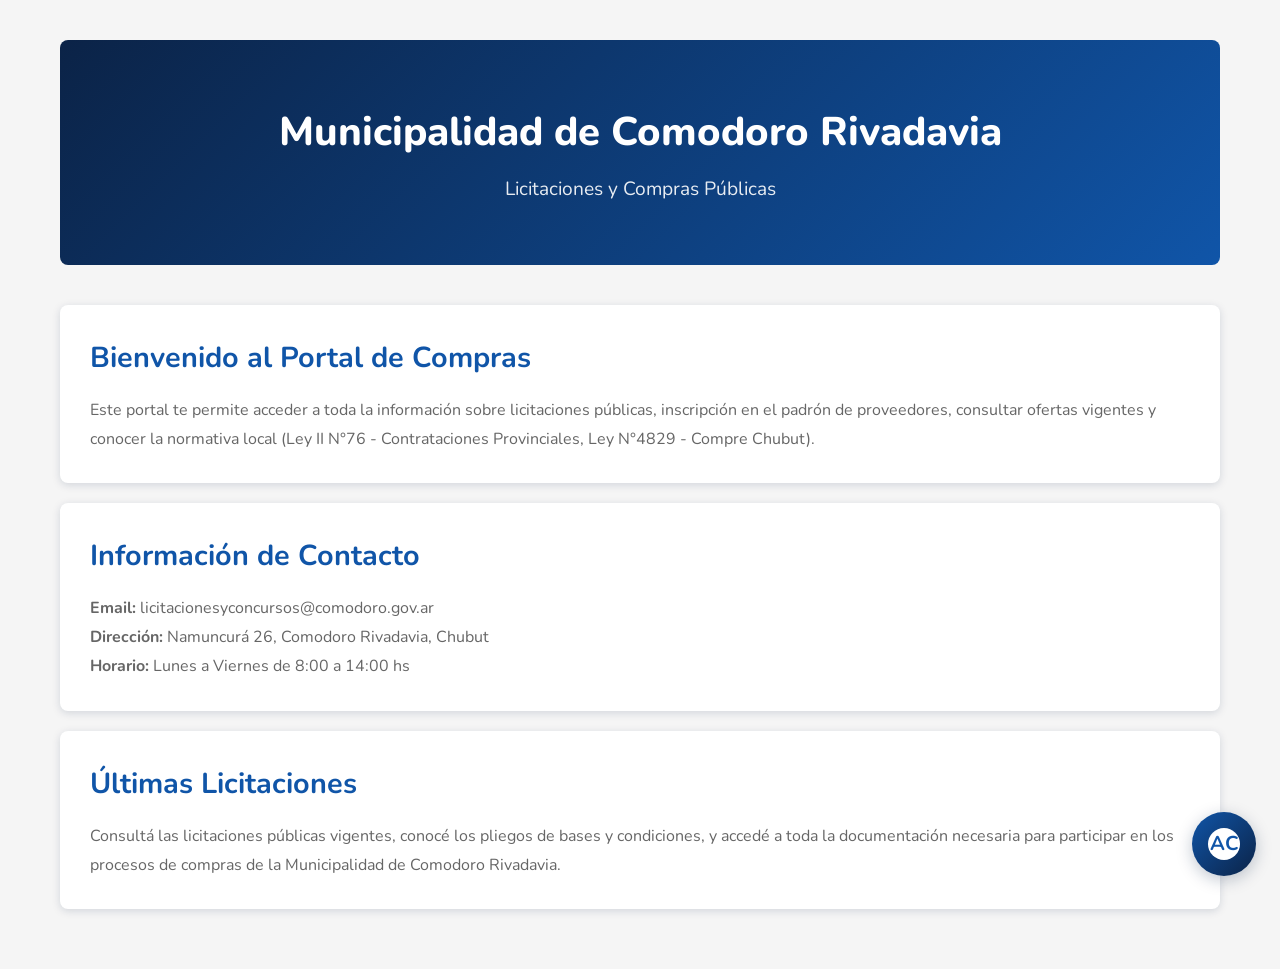
==== index.html @ d34c7fc9 "agrego archivos de vercel y modifico el index para conectar con el backend" ====
<!DOCTYPE html>
<html lang="es">
<head>
    <meta charset="UTF-8">
    <meta name="viewport" content="width=device-width, initial-scale=1.0">
    <title>Asistente de Compras · Municipalidad de Comodoro Rivadavia</title>
    <link rel="preconnect" href="https://fonts.googleapis.com">
    <link rel="preconnect" href="https://fonts.gstatic.com" crossorigin>
    <link href="https://fonts.googleapis.com/css2?family=Nunito:wght@400;600;700;800&display=swap" rel="stylesheet">
    <style>
        /* Reset y variables globales */
        * {
            margin: 0;
            padding: 0;
            box-sizing: border-box;
        }

        :root {
            --azul-marino: #0B2347;
            --azul: #1055A8;
            --dorado: #E8A000;
            --blanco: #FFFFFF;
            --gris-claro: #F5F5F5;
            --gris-medio: #E0E0E0;
            --gris-texto: #666666;
            --sombra: rgba(11, 35, 71, 0.15);
            --sombra-fuerte: rgba(11, 35, 71, 0.25);
        }

        body {
            font-family: 'Nunito', sans-serif;
            background-color: var(--gris-claro);
            color: var(--azul-marino);
            line-height: 1.6;
        }

        /* Contenido principal de la página simulada */
        .main-content {
            max-width: 1200px;
            margin: 0 auto;
            padding: 40px 20px;
        }

        .header {
            background: linear-gradient(135deg, var(--azul-marino) 0%, var(--azul) 100%);
            color: var(--blanco);
            padding: 60px 20px;
            text-align: center;
            border-radius: 8px;
            margin-bottom: 40px;
        }

        .header h1 {
            font-size: 2.5rem;
            font-weight: 800;
            margin-bottom: 10px;
        }

        .header p {
            font-size: 1.2rem;
            font-weight: 400;
            opacity: 0.9;
        }

        .section {
            background: var(--blanco);
            padding: 30px;
            border-radius: 8px;
            margin-bottom: 20px;
            box-shadow: 0 2px 8px var(--sombra);
        }

        .section h2 {
            color: var(--azul);
            font-size: 1.8rem;
            margin-bottom: 15px;
            font-weight: 700;
        }

        .section p {
            color: var(--gris-texto);
            font-size: 1rem;
            line-height: 1.8;
        }

        /* Widget Chatbot - FAB (Floating Action Button) */
        #chatbot-fab {
            position: fixed;
            bottom: 24px;
            right: 24px;
            width: 64px;
            height: 64px;
            background: linear-gradient(135deg, var(--azul) 0%, var(--azul-marino) 100%);
            border-radius: 50%;
            box-shadow: 0 4px 16px var(--sombra-fuerte);
            cursor: pointer;
            display: flex;
            align-items: center;
            justify-content: center;
            z-index: 1000;
            transition: transform 0.3s cubic-bezier(0.68, -0.55, 0.265, 1.55), box-shadow 0.3s ease;
        }

        #chatbot-fab:hover {
            transform: scale(1.1);
            box-shadow: 0 6px 20px var(--sombra-fuerte);
        }

        #chatbot-fab.open {
            transform: scale(0.9);
        }

        #chatbot-fab .fab-icon {
            width: 32px;
            height: 32px;
            background: var(--blanco);
            border-radius: 50%;
            display: flex;
            align-items: center;
            justify-content: center;
            font-size: 20px;
            font-weight: 700;
            color: var(--azul);
        }

        /* Burbuja de bienvenida */
        #welcome-bubble {
            position: fixed;
            bottom: 100px;
            right: 24px;
            background: var(--blanco);
            padding: 16px 20px;
            border-radius: 16px 16px 4px 16px;
            box-shadow: 0 4px 16px var(--sombra-fuerte);
            max-width: 280px;
            z-index: 999;
            opacity: 0;
            transform: translateY(20px) scale(0.9);
            transition: opacity 0.4s ease, transform 0.4s cubic-bezier(0.68, -0.55, 0.265, 1.55);
        }

        #welcome-bubble.show {
            opacity: 1;
            transform: translateY(0) scale(1);
        }

        #welcome-bubble .bubble-text {
            color: var(--azul-marino);
            font-size: 0.95rem;
            font-weight: 600;
            margin-bottom: 8px;
        }

        #welcome-bubble .bubble-subtext {
            color: var(--gris-texto);
            font-size: 0.85rem;
            font-weight: 400;
        }

        #welcome-bubble .close-bubble {
            position: absolute;
            top: 8px;
            right: 8px;
            background: none;
            border: none;
            color: var(--gris-texto);
            cursor: pointer;
            font-size: 18px;
            line-height: 1;
            padding: 4px;
        }

        /* Panel del chat */
        #chatbot-panel {
            position: fixed;
            bottom: 24px;
            right: 24px;
            width: 400px;
            height: 600px;
            background: var(--blanco);
            border-radius: 16px;
            box-shadow: 0 8px 32px var(--sombra-fuerte);
            z-index: 1001;
            display: flex;
            flex-direction: column;
            opacity: 0;
            transform: translateY(20px) scale(0.95);
            pointer-events: none;
            transition: opacity 0.3s ease, transform 0.3s cubic-bezier(0.68, -0.55, 0.265, 1.55);
        }

        #chatbot-panel.open {
            opacity: 1;
            transform: translateY(0) scale(1);
            pointer-events: all;
        }

        /* Header del panel */
        .chat-header {
            background: linear-gradient(135deg, var(--azul-marino) 0%, var(--azul) 100%);
            color: var(--blanco);
            padding: 20px;
            border-radius: 16px 16px 0 0;
            display: flex;
            align-items: center;
            justify-content: space-between;
        }

        .chat-header-info {
            display: flex;
            align-items: center;
            gap: 12px;
        }

        .chat-avatar {
            width: 40px;
            height: 40px;
            background: var(--dorado);
            border-radius: 50%;
            display: flex;
            align-items: center;
            justify-content: center;
            font-size: 20px;
            font-weight: 700;
            color: var(--azul-marino);
        }

        .chat-title h3 {
            font-size: 1rem;
            font-weight: 700;
            margin-bottom: 2px;
        }

        .chat-title p {
            font-size: 0.8rem;
            opacity: 0.9;
            font-weight: 400;
        }

        .chat-close {
            background: rgba(255, 255, 255, 0.2);
            border: none;
            color: var(--blanco);
            width: 32px;
            height: 32px;
            border-radius: 50%;
            cursor: pointer;
            display: flex;
            align-items: center;
            justify-content: center;
            font-size: 20px;
            transition: background 0.2s ease;
        }

        .chat-close:hover {
            background: rgba(255, 255, 255, 0.3);
        }

        /* Área de mensajes */
        .chat-messages {
            flex: 1;
            overflow-y: auto;
            padding: 20px;
            background: var(--gris-claro);
        }

        .message {
            margin-bottom: 16px;
            animation: messageSlideIn 0.3s ease;
        }

        @keyframes messageSlideIn {
            from {
                opacity: 0;
                transform: translateY(10px);
            }
            to {
                opacity: 1;
                transform: translateY(0);
            }
        }

        .message.bot .message-bubble {
            background: var(--blanco);
            color: var(--azul-marino);
            border-radius: 16px 16px 16px 4px;
            padding: 12px 16px;
            display: inline-block;
            max-width: 80%;
            box-shadow: 0 2px 8px var(--sombra);
        }

        .message.user .message-bubble {
            background: var(--azul);
            color: var(--blanco);
            border-radius: 16px 16px 4px 16px;
            padding: 12px 16px;
            display: inline-block;
            max-width: 80%;
            margin-left: auto;
            float: right;
        }

        .message-bubble {
            font-size: 0.95rem;
            line-height: 1.5;
            word-wrap: break-word;
        }

        /* Chips de respuestas rápidas */
        .quick-chips {
            display: flex;
            flex-wrap: wrap;
            gap: 8px;
            margin-top: 12px;
        }

        .chip {
            background: var(--blanco);
            border: 2px solid var(--azul);
            color: var(--azul);
            padding: 8px 16px;
            border-radius: 20px;
            font-size: 0.85rem;
            font-weight: 600;
            cursor: pointer;
            transition: all 0.2s ease;
        }

        .chip:hover {
            background: var(--azul);
            color: var(--blanco);
            transform: translateY(-2px);
            box-shadow: 0 4px 8px var(--sombra);
        }

        /* Área de input */
        .chat-input-area {
            padding: 16px 20px;
            background: var(--blanco);
            border-top: 1px solid var(--gris-medio);
            border-radius: 0 0 16px 16px;
        }

        .chat-input-wrapper {
            display: flex;
            gap: 8px;
            align-items: center;
        }

        .chat-input {
            flex: 1;
            border: 2px solid var(--gris-medio);
            border-radius: 24px;
            padding: 12px 16px;
            font-family: 'Nunito', sans-serif;
            font-size: 0.95rem;
            outline: none;
            transition: border-color 0.2s ease;
        }

        .chat-input:focus {
            border-color: var(--azul);
        }

        .chat-send {
            background: var(--azul);
            border: none;
            color: var(--blanco);
            width: 44px;
            height: 44px;
            border-radius: 50%;
            cursor: pointer;
            display: flex;
            align-items: center;
            justify-content: center;
            transition: background 0.2s ease, transform 0.2s ease;
        }

        .chat-send:hover {
            background: var(--azul-marino);
            transform: scale(1.05);
        }

        .chat-send:disabled {
            background: var(--gris-medio);
            cursor: not-allowed;
            transform: scale(1);
        }

        /* Responsive */
        @media (max-width: 768px) {
            #chatbot-panel {
                width: calc(100vw - 32px);
                height: calc(100vh - 32px);
                bottom: 16px;
                right: 16px;
            }

            #chatbot-fab {
                bottom: 16px;
                right: 16px;
            }

            #welcome-bubble {
                bottom: 92px;
                right: 16px;
                max-width: calc(100vw - 120px);
            }

            .header h1 {
                font-size: 1.8rem;
            }

            .header p {
                font-size: 1rem;
            }
        }

        @media (max-width: 480px) {
            .chip {
                font-size: 0.8rem;
                padding: 6px 12px;
            }

            .message-bubble {
                font-size: 0.9rem;
            }
        }

        @media (max-width: 320px) {
            #chatbot-fab {
                width: 56px;
                height: 56px;
            }

            #chatbot-fab .fab-icon {
                width: 28px;
                height: 28px;
                font-size: 18px;
            }
        }
    </style>
</head>
<body>
    <!-- Contenido principal simulado de la web municipal -->
    <div class="main-content">
        <div class="header">
            <h1>Municipalidad de Comodoro Rivadavia</h1>
            <p>Licitaciones y Compras Públicas</p>
        </div>

        <div class="section">
            <h2>Bienvenido al Portal de Compras</h2>
            <p>
                Este portal te permite acceder a toda la información sobre licitaciones públicas,
                inscripción en el padrón de proveedores, consultar ofertas vigentes y conocer
                la normativa local (Ley II N°76 - Contrataciones Provinciales, Ley N°4829 - Compre Chubut).
            </p>
        </div>

        <div class="section">
            <h2>Información de Contacto</h2>
            <p>
                <strong>Email:</strong> licitacionesyconcursos@comodoro.gov.ar<br>
                <strong>Dirección:</strong> Namuncurá 26, Comodoro Rivadavia, Chubut<br>
                <strong>Horario:</strong> Lunes a Viernes de 8:00 a 14:00 hs
            </p>
        </div>

        <div class="section">
            <h2>Últimas Licitaciones</h2>
            <p>
                Consultá las licitaciones públicas vigentes, conocé los pliegos de bases y condiciones,
                y accedé a toda la documentación necesaria para participar en los procesos de compras
                de la Municipalidad de Comodoro Rivadavia.
            </p>
        </div>
    </div>

    <!-- Widget Chatbot -->
    <!-- Burbuja de bienvenida -->
    <div id="welcome-bubble">
        <button class="close-bubble" aria-label="Cerrar burbuja">&times;</button>
        <div class="bubble-text">¡Hola! Soy el asistente de compras</div>
        <div class="bubble-subtext">¿En qué puedo ayudarte hoy?</div>
    </div>

    <!-- FAB - Floating Action Button -->
    <div id="chatbot-fab" aria-label="Abrir asistente de compras">
        <div class="fab-icon">AC</div>
    </div>

    <!-- Panel del Chat -->
    <div id="chatbot-panel">
        <div class="chat-header">
            <div class="chat-header-info">
                <div class="chat-avatar">AC</div>
                <div class="chat-title">
                    <h3>Asistente de Compras</h3>
                    <p>Municipalidad de Comodoro</p>
                </div>
            </div>
            <button class="chat-close" aria-label="Cerrar chat">&times;</button>
        </div>

        <div class="chat-messages" id="chat-messages">
            <div class="message bot">
                <div class="message-bubble">
                    ¡Hola! Soy el Asistente de Compras de la Municipalidad de Comodoro Rivadavia.
                    Puedo ayudarte con información sobre licitaciones, inscripción de proveedores,
                    ofertas vigentes y normativa local.
                </div>
                <div class="quick-chips">
                    <button class="chip" data-action="inscripcion">Inscripción</button>
                    <button class="chip" data-action="licitaciones">Licitaciones</button>
                    <button class="chip" data-action="ofertas">Ofertas</button>
                    <button class="chip" data-action="ley-local">Ley local</button>
                </div>
            </div>
        </div>

        <div class="chat-input-area">
            <div class="chat-input-wrapper">
                <input
                    type="text"
                    class="chat-input"
                    id="chat-input"
                    placeholder="Escribí tu consulta..."
                    aria-label="Mensaje"
                >
                <button class="chat-send" id="chat-send" aria-label="Enviar mensaje">
                    <svg width="20" height="20" viewBox="0 0 24 24" fill="none" stroke="currentColor" stroke-width="2" stroke-linecap="round" stroke-linejoin="round">
                        <line x1="22" y1="2" x2="11" y2="13"></line>
                        <polygon points="22 2 15 22 11 13 2 9 22 2"></polygon>
                    </svg>
                </button>
            </div>
        </div>
    </div>

    <script>
        // Configuración del backend
        const BACKEND_URL = 'https://chatbot-comodoro-backend.onrender.com'; // Cambiar por tu URL de Render

        // Estado del chatbot
        const chatbotState = {
            isOpen: false,
            welcomeBubbleShown: false,
            conversationHistory: []
        };

        // Referencias al DOM
        const fab = document.getElementById('chatbot-fab');
        const panel = document.getElementById('chatbot-panel');
        const welcomeBubble = document.getElementById('welcome-bubble');
        const closeBubbleBtn = welcomeBubble.querySelector('.close-bubble');
        const closeBtn = panel.querySelector('.chat-close');
        const chatInput = document.getElementById('chat-input');
        const chatSend = document.getElementById('chat-send');
        const chatMessages = document.getElementById('chat-messages');
        const chips = document.querySelectorAll('.chip');

        // Mostrar burbuja de bienvenida después de 3 segundos
        setTimeout(() => {
            if (!chatbotState.isOpen && !chatbotState.welcomeBubbleShown) {
                welcomeBubble.classList.add('show');
                chatbotState.welcomeBubbleShown = true;
            }
        }, 3000);

        // Cerrar burbuja de bienvenida
        closeBubbleBtn.addEventListener('click', () => {
            welcomeBubble.classList.remove('show');
        });

        // Abrir/cerrar panel con FAB
        fab.addEventListener('click', () => {
            togglePanel();
        });

        // Cerrar panel con botón X
        closeBtn.addEventListener('click', () => {
            togglePanel();
        });

        // Función para toggle del panel
        function togglePanel() {
            chatbotState.isOpen = !chatbotState.isOpen;

            if (chatbotState.isOpen) {
                panel.classList.add('open');
                fab.classList.add('open');
                welcomeBubble.classList.remove('show');
                chatInput.focus();
            } else {
                panel.classList.remove('open');
                fab.classList.remove('open');
            }
        }

        // Manejar envío de mensajes
        chatSend.addEventListener('click', sendMessage);
        chatInput.addEventListener('keypress', (e) => {
            if (e.key === 'Enter') {
                sendMessage();
            }
        });

        // Función para enviar mensaje
        async function sendMessage() {
            const message = chatInput.value.trim();
            if (message === '') return;

            // Agregar mensaje del usuario
            addMessage(message, 'user');
            chatInput.value = '';

            // Agregar al historial de conversación
            chatbotState.conversationHistory.push({
                role: 'user',
                content: message
            });

            // Deshabilitar input mientras se procesa
            chatInput.disabled = true;
            chatSend.disabled = true;

            // Mostrar indicador de escritura
            const typingIndicator = addTypingIndicator();

            try {
                // Llamar al backend
                const response = await fetch(`${BACKEND_URL}/chat/`, {
                    method: 'POST',
                    headers: {
                        'Content-Type': 'application/json',
                    },
                    body: JSON.stringify({
                        messages: chatbotState.conversationHistory
                    })
                });

                if (!response.ok) {
                    throw new Error(`Error del servidor: ${response.status}`);
                }

                const data = await response.json();

                // Remover indicador de escritura
                typingIndicator.remove();

                // Agregar respuesta del bot
                addMessage(data.content, 'bot');

                // Agregar al historial
                chatbotState.conversationHistory.push({
                    role: 'assistant',
                    content: data.content
                });

            } catch (error) {
                console.error('Error al enviar mensaje:', error);
                typingIndicator.remove();
                addMessage('Disculpá, hubo un error al conectar con el servidor. Por favor, intentá nuevamente.', 'bot');
            } finally {
                // Re-habilitar input
                chatInput.disabled = false;
                chatSend.disabled = false;
                chatInput.focus();
            }
        }

        // Función para agregar indicador de escritura
        function addTypingIndicator() {
            const messageDiv = document.createElement('div');
            messageDiv.classList.add('message', 'bot', 'typing-indicator');

            const bubbleDiv = document.createElement('div');
            bubbleDiv.classList.add('message-bubble');
            bubbleDiv.textContent = '...';

            messageDiv.appendChild(bubbleDiv);
            chatMessages.appendChild(messageDiv);

            // Scroll al último mensaje
            chatMessages.scrollTop = chatMessages.scrollHeight;

            return messageDiv;
        }

        // Función para agregar mensajes al chat
        function addMessage(text, sender) {
            const messageDiv = document.createElement('div');
            messageDiv.classList.add('message', sender);

            const bubbleDiv = document.createElement('div');
            bubbleDiv.classList.add('message-bubble');
            bubbleDiv.textContent = text;

            messageDiv.appendChild(bubbleDiv);
            chatMessages.appendChild(messageDiv);

            // Scroll al último mensaje
            chatMessages.scrollTop = chatMessages.scrollHeight;
        }

        // Manejar clicks en chips
        chips.forEach(chip => {
            chip.addEventListener('click', () => {
                const action = chip.dataset.action;
                let message = '';

                switch(action) {
                    case 'inscripcion':
                        message = '¿Cómo me inscribo en el padrón de proveedores?';
                        break;
                    case 'licitaciones':
                        message = '¿Qué licitaciones están abiertas actualmente?';
                        break;
                    case 'ofertas':
                        message = 'Quiero consultar las ofertas vigentes';
                        break;
                    case 'ley-local':
                        message = '¿Cuál es la normativa local de contrataciones?';
                        break;
                }

                if (message) {
                    // Simular que el usuario escribió el mensaje
                    chatInput.value = message;
                    sendMessage();
                }
            });
        });
    </script>
</body>
</html>
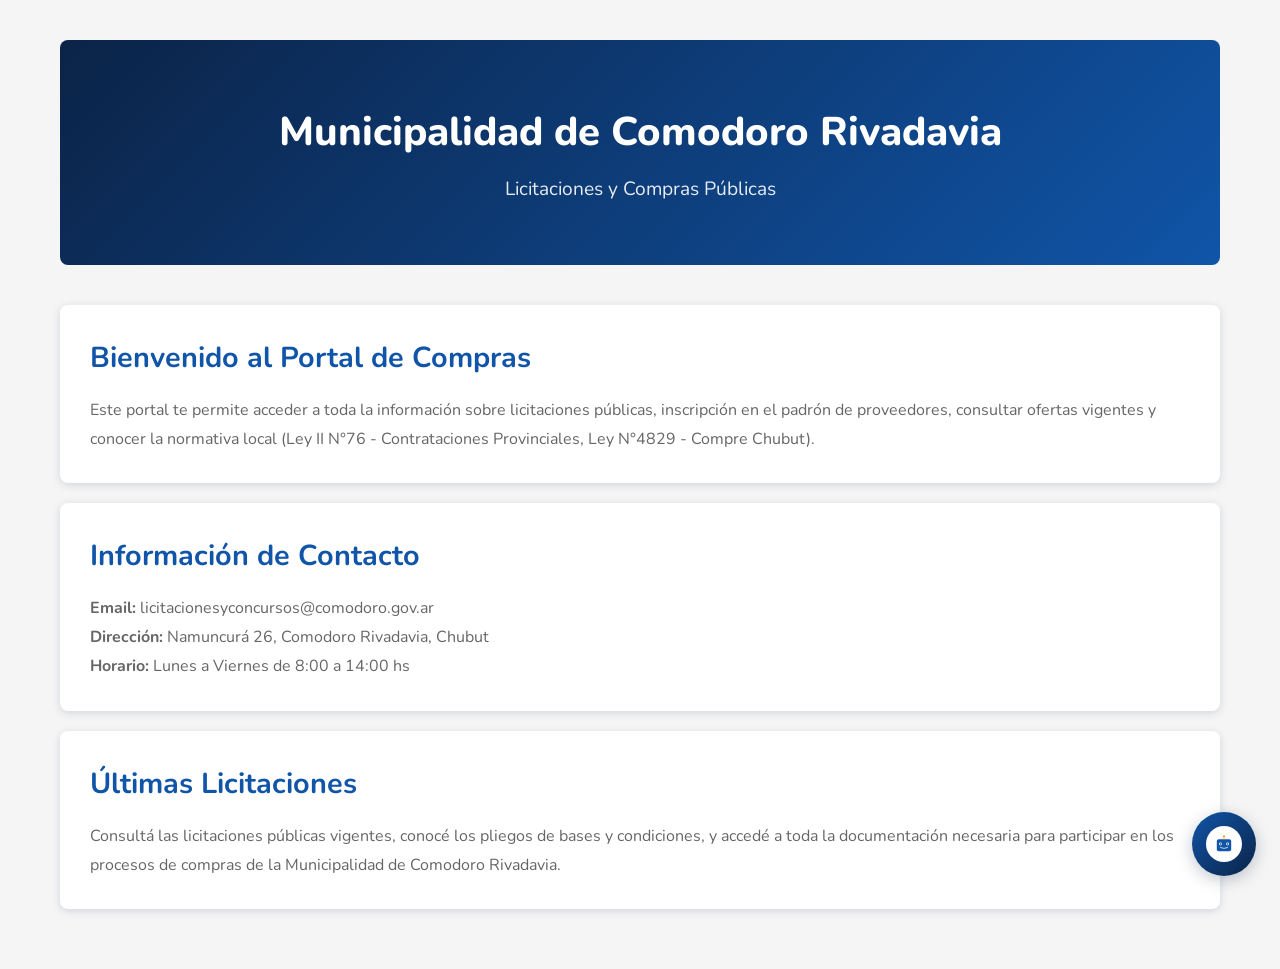
==== commit 26293551: "modifico estilo del bot y le agrego nombre" ====
--- a/index.html
+++ b/index.html
@@ -3,7 +3,7 @@
 <head>
     <meta charset="UTF-8">
     <meta name="viewport" content="width=device-width, initial-scale=1.0">
-    <title>Asistente de Compras · Municipalidad de Comodoro Rivadavia</title>
+    <title>Codi · Asistente de Compras · Municipalidad de Comodoro Rivadavia</title>
     <link rel="preconnect" href="https://fonts.googleapis.com">
     <link rel="preconnect" href="https://fonts.gstatic.com" crossorigin>
     <link href="https://fonts.googleapis.com/css2?family=Nunito:wght@400;600;700;800&display=swap" rel="stylesheet">
@@ -111,8 +111,8 @@
         }
 
         #chatbot-fab .fab-icon {
-            width: 32px;
-            height: 32px;
+            width: 36px;
+            height: 36px;
             background: var(--blanco);
             border-radius: 50%;
             display: flex;
@@ -121,6 +121,7 @@
             font-size: 20px;
             font-weight: 700;
             color: var(--azul);
+            padding: 6px;
         }
 
         /* Burbuja de bienvenida */
@@ -215,7 +216,7 @@
         .chat-avatar {
             width: 40px;
             height: 40px;
-            background: var(--dorado);
+            background: var(--blanco);
             border-radius: 50%;
             display: flex;
             align-items: center;
@@ -223,6 +224,13 @@
             font-size: 20px;
             font-weight: 700;
             color: var(--azul-marino);
+            padding: 6px;
+        }
+
+        .chat-avatar svg,
+        .fab-icon svg {
+            width: 100%;
+            height: 100%;
         }
 
         .chat-title h3 {
@@ -482,23 +490,53 @@
     <!-- Burbuja de bienvenida -->
     <div id="welcome-bubble">
         <button class="close-bubble" aria-label="Cerrar burbuja">&times;</button>
-        <div class="bubble-text">¡Hola! Soy el asistente de compras</div>
-        <div class="bubble-subtext">¿En qué puedo ayudarte hoy?</div>
+        <div class="bubble-text">¡Hola! Soy Codi</div>
+        <div class="bubble-subtext">Tu asistente de compras municipales</div>
     </div>
 
     <!-- FAB - Floating Action Button -->
-    <div id="chatbot-fab" aria-label="Abrir asistente de compras">
-        <div class="fab-icon">AC</div>
+    <div id="chatbot-fab" aria-label="Abrir Codi">
+        <div class="fab-icon">
+            <svg viewBox="0 0 100 100" xmlns="http://www.w3.org/2000/svg">
+                <!-- Cabeza robot -->
+                <rect x="20" y="30" width="60" height="50" rx="8" fill="#1055A8"/>
+                <!-- Antena -->
+                <line x1="50" y1="30" x2="50" y2="20" stroke="#E8A000" stroke-width="3" stroke-linecap="round"/>
+                <circle cx="50" cy="18" r="4" fill="#E8A000"/>
+                <!-- Ojos -->
+                <circle cx="35" cy="50" r="6" fill="#FFFFFF"/>
+                <circle cx="65" cy="50" r="6" fill="#FFFFFF"/>
+                <circle cx="35" cy="50" r="3" fill="#0B2347"/>
+                <circle cx="65" cy="50" r="3" fill="#0B2347"/>
+                <!-- Sonrisa -->
+                <path d="M 35 65 Q 50 72 65 65" stroke="#FFFFFF" stroke-width="3" fill="none" stroke-linecap="round"/>
+            </svg>
+        </div>
     </div>
 
     <!-- Panel del Chat -->
     <div id="chatbot-panel">
         <div class="chat-header">
             <div class="chat-header-info">
-                <div class="chat-avatar">AC</div>
+                <div class="chat-avatar">
+                    <svg viewBox="0 0 100 100" xmlns="http://www.w3.org/2000/svg">
+                        <!-- Cabeza robot -->
+                        <rect x="20" y="30" width="60" height="50" rx="8" fill="#1055A8"/>
+                        <!-- Antena -->
+                        <line x1="50" y1="30" x2="50" y2="20" stroke="#E8A000" stroke-width="3" stroke-linecap="round"/>
+                        <circle cx="50" cy="18" r="4" fill="#E8A000"/>
+                        <!-- Ojos -->
+                        <circle cx="35" cy="50" r="6" fill="#FFFFFF"/>
+                        <circle cx="65" cy="50" r="6" fill="#FFFFFF"/>
+                        <circle cx="35" cy="50" r="3" fill="#0B2347"/>
+                        <circle cx="65" cy="50" r="3" fill="#0B2347"/>
+                        <!-- Sonrisa -->
+                        <path d="M 35 65 Q 50 72 65 65" stroke="#FFFFFF" stroke-width="3" fill="none" stroke-linecap="round"/>
+                    </svg>
+                </div>
                 <div class="chat-title">
-                    <h3>Asistente de Compras</h3>
-                    <p>Municipalidad de Comodoro</p>
+                    <h3>Codi</h3>
+                    <p>Asistente de Compras Municipal</p>
                 </div>
             </div>
             <button class="chat-close" aria-label="Cerrar chat">&times;</button>
@@ -507,15 +545,15 @@
         <div class="chat-messages" id="chat-messages">
             <div class="message bot">
                 <div class="message-bubble">
-                    ¡Hola! Soy el Asistente de Compras de la Municipalidad de Comodoro Rivadavia.
+                    ¡Hola! Soy Codi, tu asistente de compras de la Municipalidad de Comodoro Rivadavia.
                     Puedo ayudarte con información sobre licitaciones, inscripción de proveedores,
                     ofertas vigentes y normativa local.
                 </div>
                 <div class="quick-chips">
-                    <button class="chip" data-action="inscripcion">Inscripción</button>
-                    <button class="chip" data-action="licitaciones">Licitaciones</button>
-                    <button class="chip" data-action="ofertas">Ofertas</button>
-                    <button class="chip" data-action="ley-local">Ley local</button>
+                    <button class="chip" data-action="inscripcion">📋 Inscripción</button>
+                    <button class="chip" data-action="licitaciones">📄 Licitaciones</button>
+                    <button class="chip" data-action="ofertas">💼 Ofertas</button>
+                    <button class="chip" data-action="ley-local">⚖️ Ley local</button>
                 </div>
             </div>
         </div>
@@ -541,7 +579,7 @@
 
     <script>
         // Configuración del backend
-        const BACKEND_URL = 'https://chatbot-comodoro-backend.onrender.com'; // Cambiar por tu URL de Render
+        const BACKEND_URL = 'https://chatbot-ai-lhib.onrender.com'; // Backend deployado en Render
 
         // Estado del chatbot
         const chatbotState = {
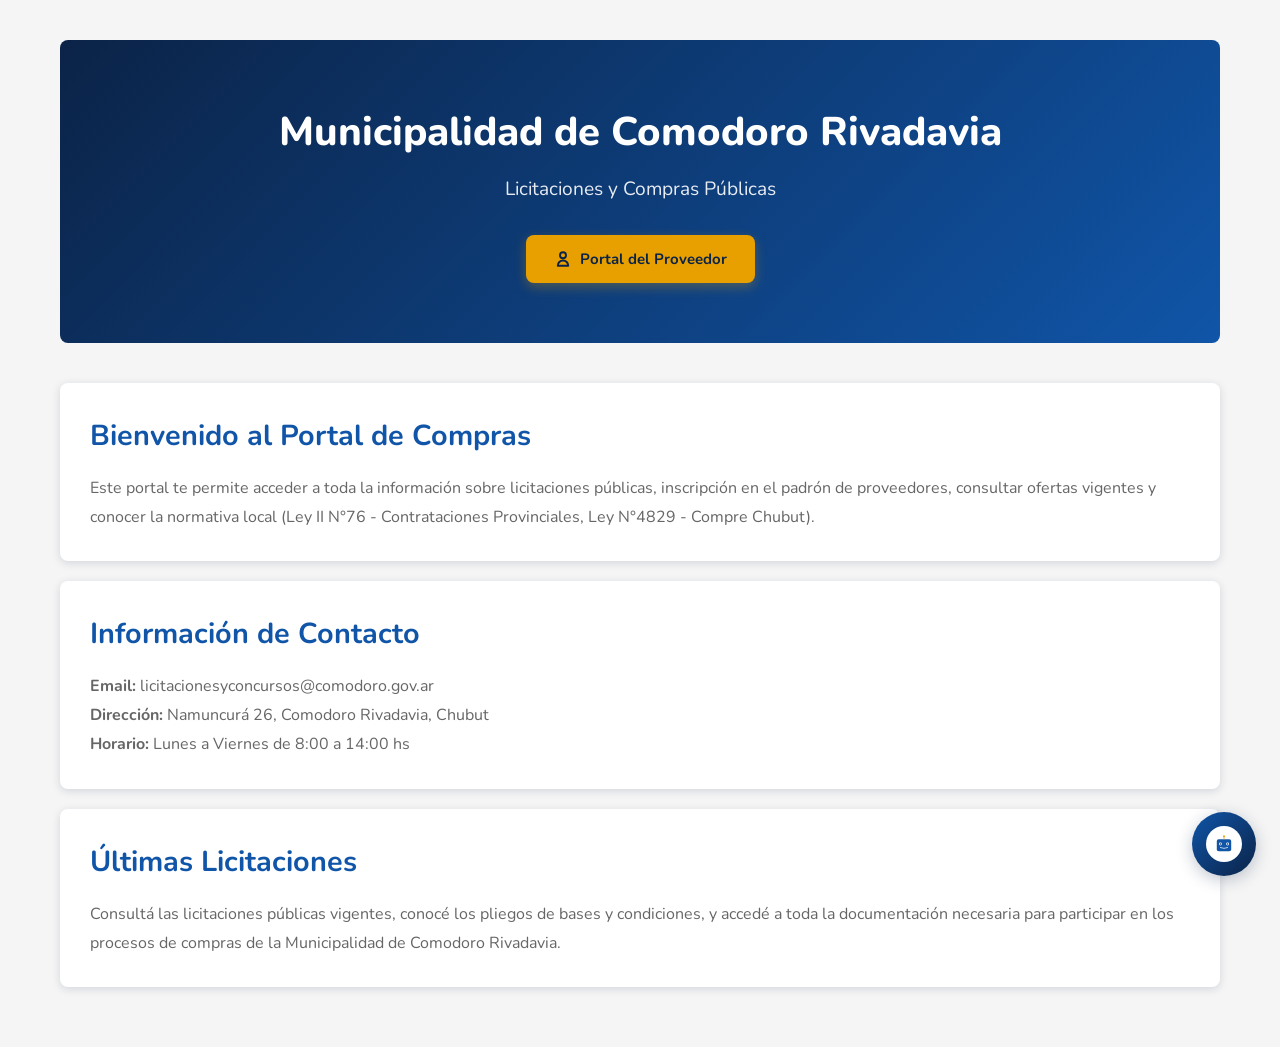
==== commit 7dbd36a9: "agrego implementacion de logueo y envio de whatsapp via twilio" ====
--- a/index.html
+++ b/index.html
@@ -48,6 +48,7 @@
             text-align: center;
             border-radius: 8px;
             margin-bottom: 40px;
+            position: relative;
         }
 
         .header h1 {
@@ -60,6 +61,37 @@
             font-size: 1.2rem;
             font-weight: 400;
             opacity: 0.9;
+            margin-bottom: 20px;
+        }
+
+        /* Botón acceso proveedores */
+        .btn-proveedor {
+            display: inline-flex;
+            align-items: center;
+            gap: 8px;
+            background: var(--dorado);
+            color: var(--azul-marino);
+            padding: 12px 28px;
+            border-radius: 8px;
+            font-weight: 700;
+            font-size: 15px;
+            text-decoration: none;
+            border: none;
+            cursor: pointer;
+            transition: all 0.3s ease;
+            box-shadow: 0 4px 12px rgba(232, 160, 0, 0.3);
+            margin-top: 10px;
+        }
+
+        .btn-proveedor:hover {
+            background: #F5B420;
+            transform: translateY(-2px);
+            box-shadow: 0 6px 20px rgba(232, 160, 0, 0.4);
+        }
+
+        .btn-proveedor svg {
+            width: 18px;
+            height: 18px;
         }
 
         .section {
@@ -228,7 +260,9 @@
         }
 
         .chat-avatar svg,
-        .fab-icon svg {
+        .chat-avatar img,
+        .fab-icon svg,
+        .fab-icon img {
             width: 100%;
             height: 100%;
         }
@@ -456,6 +490,12 @@
         <div class="header">
             <h1>Municipalidad de Comodoro Rivadavia</h1>
             <p>Licitaciones y Compras Públicas</p>
+            <a href="login.html" class="btn-proveedor">
+                <svg xmlns="http://www.w3.org/2000/svg" fill="none" viewBox="0 0 24 24" stroke="currentColor">
+                    <path stroke-linecap="round" stroke-linejoin="round" stroke-width="2.5" d="M16 7a4 4 0 11-8 0 4 4 0 018 0zM12 14a7 7 0 00-7 7h14a7 7 0 00-7-7z" />
+                </svg>
+                Portal del Proveedor
+            </a>
         </div>
 
         <div class="section">
@@ -497,20 +537,7 @@
     <!-- FAB - Floating Action Button -->
     <div id="chatbot-fab" aria-label="Abrir Codi">
         <div class="fab-icon">
-            <svg viewBox="0 0 100 100" xmlns="http://www.w3.org/2000/svg">
-                <!-- Cabeza robot -->
-                <rect x="20" y="30" width="60" height="50" rx="8" fill="#1055A8"/>
-                <!-- Antena -->
-                <line x1="50" y1="30" x2="50" y2="20" stroke="#E8A000" stroke-width="3" stroke-linecap="round"/>
-                <circle cx="50" cy="18" r="4" fill="#E8A000"/>
-                <!-- Ojos -->
-                <circle cx="35" cy="50" r="6" fill="#FFFFFF"/>
-                <circle cx="65" cy="50" r="6" fill="#FFFFFF"/>
-                <circle cx="35" cy="50" r="3" fill="#0B2347"/>
-                <circle cx="65" cy="50" r="3" fill="#0B2347"/>
-                <!-- Sonrisa -->
-                <path d="M 35 65 Q 50 72 65 65" stroke="#FFFFFF" stroke-width="3" fill="none" stroke-linecap="round"/>
-            </svg>
+            <img src="assets/codi-avatar.svg" alt="Codi">
         </div>
     </div>
 
@@ -519,20 +546,7 @@
         <div class="chat-header">
             <div class="chat-header-info">
                 <div class="chat-avatar">
-                    <svg viewBox="0 0 100 100" xmlns="http://www.w3.org/2000/svg">
-                        <!-- Cabeza robot -->
-                        <rect x="20" y="30" width="60" height="50" rx="8" fill="#1055A8"/>
-                        <!-- Antena -->
-                        <line x1="50" y1="30" x2="50" y2="20" stroke="#E8A000" stroke-width="3" stroke-linecap="round"/>
-                        <circle cx="50" cy="18" r="4" fill="#E8A000"/>
-                        <!-- Ojos -->
-                        <circle cx="35" cy="50" r="6" fill="#FFFFFF"/>
-                        <circle cx="65" cy="50" r="6" fill="#FFFFFF"/>
-                        <circle cx="35" cy="50" r="3" fill="#0B2347"/>
-                        <circle cx="65" cy="50" r="3" fill="#0B2347"/>
-                        <!-- Sonrisa -->
-                        <path d="M 35 65 Q 50 72 65 65" stroke="#FFFFFF" stroke-width="3" fill="none" stroke-linecap="round"/>
-                    </svg>
+                    <img src="assets/codi-avatar.svg" alt="Codi">
                 </div>
                 <div class="chat-title">
                     <h3>Codi</h3>
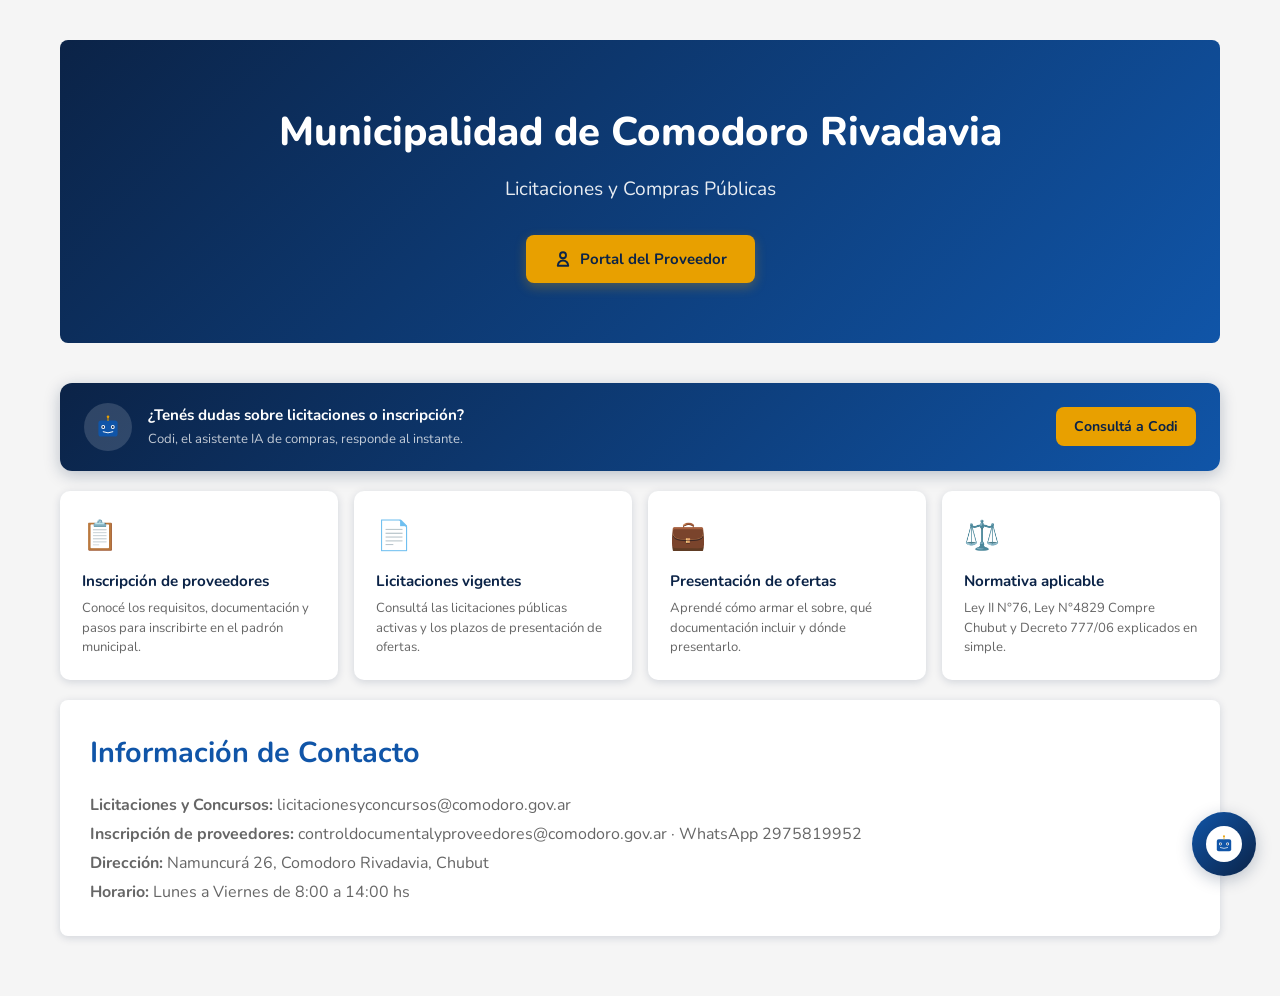
==== commit 1105b1ca: "implemento envio de alertas por mail" ====
--- a/index.html
+++ b/index.html
@@ -7,6 +7,10 @@
     <link rel="preconnect" href="https://fonts.googleapis.com">
     <link rel="preconnect" href="https://fonts.gstatic.com" crossorigin>
     <link href="https://fonts.googleapis.com/css2?family=Nunito:wght@400;600;700;800&display=swap" rel="stylesheet">
+
+    <!-- Configuración de API según entorno -->
+    <script src="config.js"></script>
+
     <style>
         /* Reset y variables globales */
         * {
@@ -113,6 +117,115 @@
             color: var(--gris-texto);
             font-size: 1rem;
             line-height: 1.8;
+        }
+
+        /* Banner CTA Asistente IA */
+        .cta-banner {
+            background: linear-gradient(135deg, var(--azul-marino) 0%, var(--azul) 100%);
+            border-radius: 12px;
+            padding: 20px 24px;
+            margin-bottom: 20px;
+            display: flex;
+            align-items: center;
+            gap: 16px;
+            box-shadow: 0 4px 16px var(--sombra-fuerte);
+        }
+
+        .cta-avatar {
+            width: 48px;
+            height: 48px;
+            background: rgba(255,255,255,0.15);
+            border-radius: 50%;
+            display: flex;
+            align-items: center;
+            justify-content: center;
+            font-size: 24px;
+            flex-shrink: 0;
+        }
+
+        .cta-avatar img {
+            width: 32px;
+            height: 32px;
+        }
+
+        .cta-text {
+            flex: 1;
+            display: flex;
+            flex-direction: column;
+            gap: 2px;
+        }
+
+        .cta-text strong {
+            color: var(--blanco);
+            font-size: 0.95rem;
+        }
+
+        .cta-text span {
+            color: rgba(255,255,255,0.75);
+            font-size: 0.82rem;
+        }
+
+        .cta-btn {
+            background: var(--dorado);
+            color: var(--azul-marino);
+            border: none;
+            border-radius: 8px;
+            padding: 10px 18px;
+            font-family: 'Nunito', sans-serif;
+            font-size: 0.88rem;
+            font-weight: 700;
+            cursor: pointer;
+            white-space: nowrap;
+            transition: opacity 0.2s;
+        }
+
+        .cta-btn:hover { opacity: 0.9; }
+
+        /* Feature cards */
+        .feature-grid {
+            display: grid;
+            grid-template-columns: repeat(auto-fit, minmax(200px, 1fr));
+            gap: 16px;
+            margin-bottom: 20px;
+        }
+
+        .feature-card {
+            background: var(--blanco);
+            border-radius: 10px;
+            padding: 20px;
+            box-shadow: 0 2px 8px var(--sombra);
+            cursor: pointer;
+            transition: transform 0.2s, box-shadow 0.2s;
+            border: 2px solid transparent;
+        }
+
+        .feature-card:hover {
+            transform: translateY(-3px);
+            box-shadow: 0 6px 16px var(--sombra-fuerte);
+            border-color: var(--azul);
+        }
+
+        .feature-icon {
+            font-size: 1.8rem;
+            margin-bottom: 10px;
+        }
+
+        .feature-title {
+            color: var(--azul-marino);
+            font-size: 0.95rem;
+            font-weight: 700;
+            margin-bottom: 6px;
+        }
+
+        .feature-desc {
+            color: var(--gris-texto);
+            font-size: 0.82rem;
+            line-height: 1.5;
+        }
+
+        @media (max-width: 600px) {
+            .cta-banner { flex-wrap: wrap; }
+            .cta-btn { width: 100%; text-align: center; }
         }
 
         /* Widget Chatbot - FAB (Floating Action Button) */
@@ -498,30 +611,51 @@
             </a>
         </div>
 
-        <div class="section">
-            <h2>Bienvenido al Portal de Compras</h2>
-            <p>
-                Este portal te permite acceder a toda la información sobre licitaciones públicas,
-                inscripción en el padrón de proveedores, consultar ofertas vigentes y conocer
-                la normativa local (Ley II N°76 - Contrataciones Provinciales, Ley N°4829 - Compre Chubut).
-            </p>
+        <!-- Banner CTA Asistente IA -->
+        <div class="cta-banner">
+            <div class="cta-avatar">
+                <img src="assets/codi-avatar.svg" alt="Codi" onerror="this.style.display='none';this.parentElement.innerHTML='🤖'">
+            </div>
+            <div class="cta-text">
+                <strong>¿Tenés dudas sobre licitaciones o inscripción?</strong>
+                <span>Codi, el asistente IA de compras, responde al instante.</span>
+            </div>
+            <button class="cta-btn" onclick="document.getElementById('chatbot-fab').click()">
+                Consultá a Codi
+            </button>
+        </div>
+
+        <!-- Feature cards -->
+        <div class="feature-grid">
+            <div class="feature-card" onclick="document.getElementById('chatbot-fab').click(); setTimeout(()=>{ document.getElementById('chat-input').value='¿Cómo me inscribo como proveedor?'; document.getElementById('chat-send').click(); }, 600)">
+                <div class="feature-icon">📋</div>
+                <div class="feature-title">Inscripción de proveedores</div>
+                <div class="feature-desc">Conocé los requisitos, documentación y pasos para inscribirte en el padrón municipal.</div>
+            </div>
+            <div class="feature-card" onclick="document.getElementById('chatbot-fab').click(); setTimeout(()=>{ document.getElementById('chat-input').value='¿Cuáles son las licitaciones vigentes?'; document.getElementById('chat-send').click(); }, 600)">
+                <div class="feature-icon">📄</div>
+                <div class="feature-title">Licitaciones vigentes</div>
+                <div class="feature-desc">Consultá las licitaciones públicas activas y los plazos de presentación de ofertas.</div>
+            </div>
+            <div class="feature-card" onclick="document.getElementById('chatbot-fab').click(); setTimeout(()=>{ document.getElementById('chat-input').value='¿Cómo presento una oferta?'; document.getElementById('chat-send').click(); }, 600)">
+                <div class="feature-icon">💼</div>
+                <div class="feature-title">Presentación de ofertas</div>
+                <div class="feature-desc">Aprendé cómo armar el sobre, qué documentación incluir y dónde presentarlo.</div>
+            </div>
+            <div class="feature-card" onclick="document.getElementById('chatbot-fab').click(); setTimeout(()=>{ document.getElementById('chat-input').value='¿Qué es la Ley Compre Chubut?'; document.getElementById('chat-send').click(); }, 600)">
+                <div class="feature-icon">⚖️</div>
+                <div class="feature-title">Normativa aplicable</div>
+                <div class="feature-desc">Ley II N°76, Ley N°4829 Compre Chubut y Decreto 777/06 explicados en simple.</div>
+            </div>
         </div>
 
         <div class="section">
             <h2>Información de Contacto</h2>
             <p>
-                <strong>Email:</strong> licitacionesyconcursos@comodoro.gov.ar<br>
+                <strong>Licitaciones y Concursos:</strong> licitacionesyconcursos@comodoro.gov.ar<br>
+                <strong>Inscripción de proveedores:</strong> controldocumentalyproveedores@comodoro.gov.ar · WhatsApp 2975819952<br>
                 <strong>Dirección:</strong> Namuncurá 26, Comodoro Rivadavia, Chubut<br>
                 <strong>Horario:</strong> Lunes a Viernes de 8:00 a 14:00 hs
-            </p>
-        </div>
-
-        <div class="section">
-            <h2>Últimas Licitaciones</h2>
-            <p>
-                Consultá las licitaciones públicas vigentes, conocé los pliegos de bases y condiciones,
-                y accedé a toda la documentación necesaria para participar en los procesos de compras
-                de la Municipalidad de Comodoro Rivadavia.
             </p>
         </div>
     </div>
@@ -592,9 +726,6 @@
     </div>
 
     <script>
-        // Configuración del backend
-        const BACKEND_URL = 'https://chatbot-ai-lhib.onrender.com'; // Backend deployado en Render
-
         // Estado del chatbot
         const chatbotState = {
             isOpen: false,
@@ -683,7 +814,7 @@
 
             try {
                 // Llamar al backend
-                const response = await fetch(`${BACKEND_URL}/chat/`, {
+                const response = await fetch(`${API_URL}/chat`, {
                     method: 'POST',
                     headers: {
                         'Content-Type': 'application/json',
